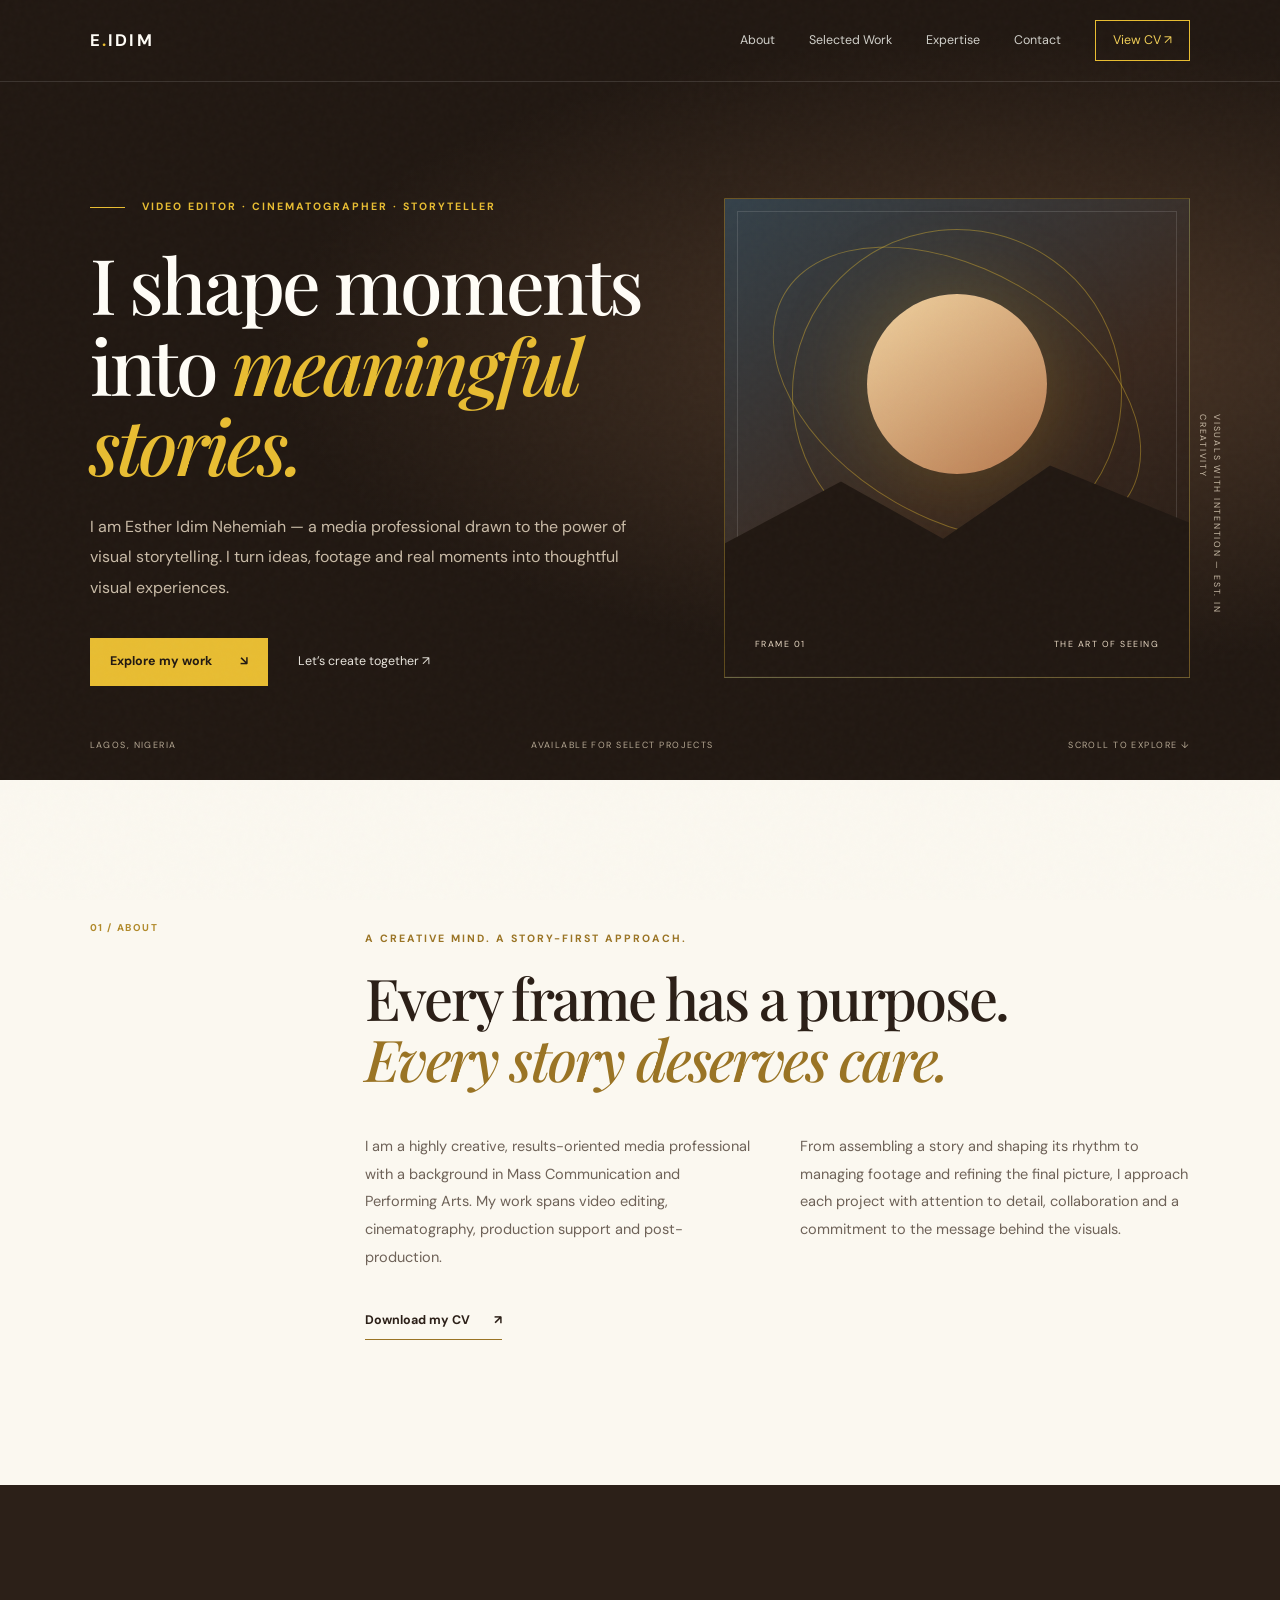
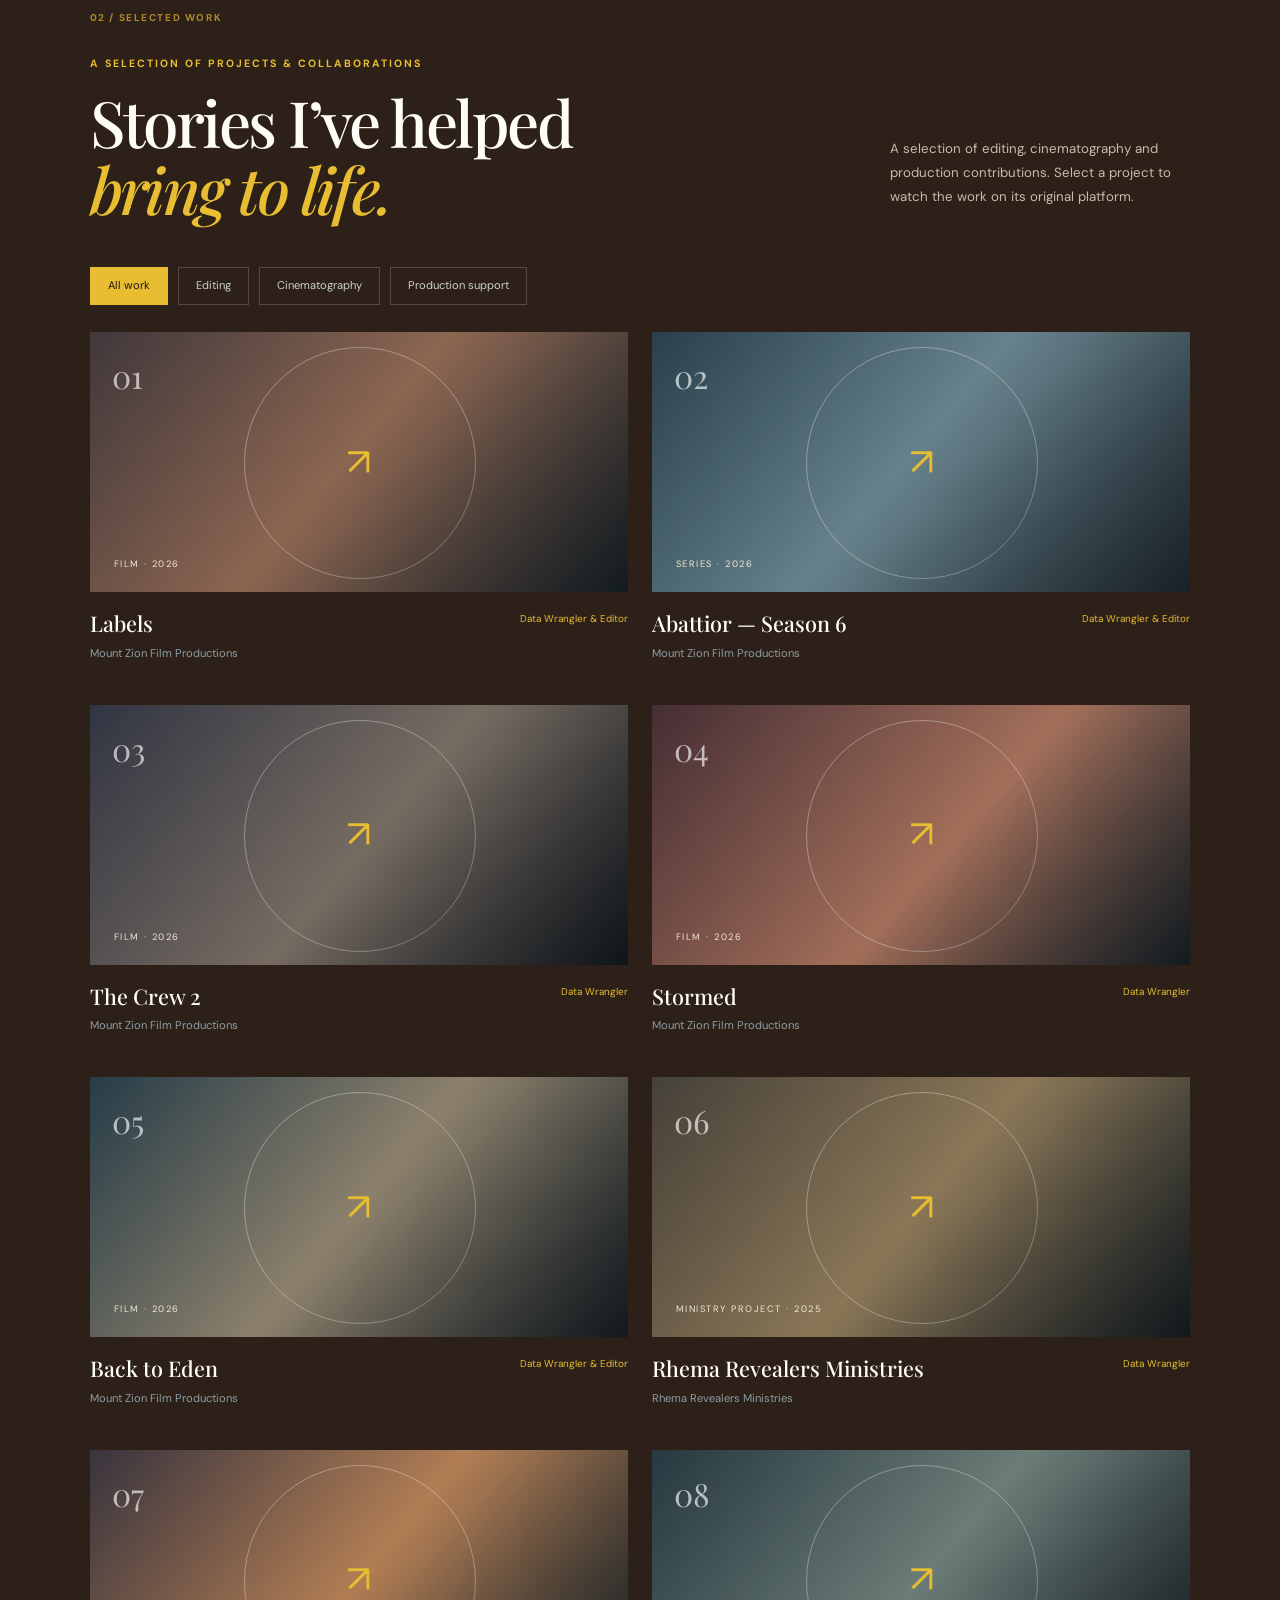
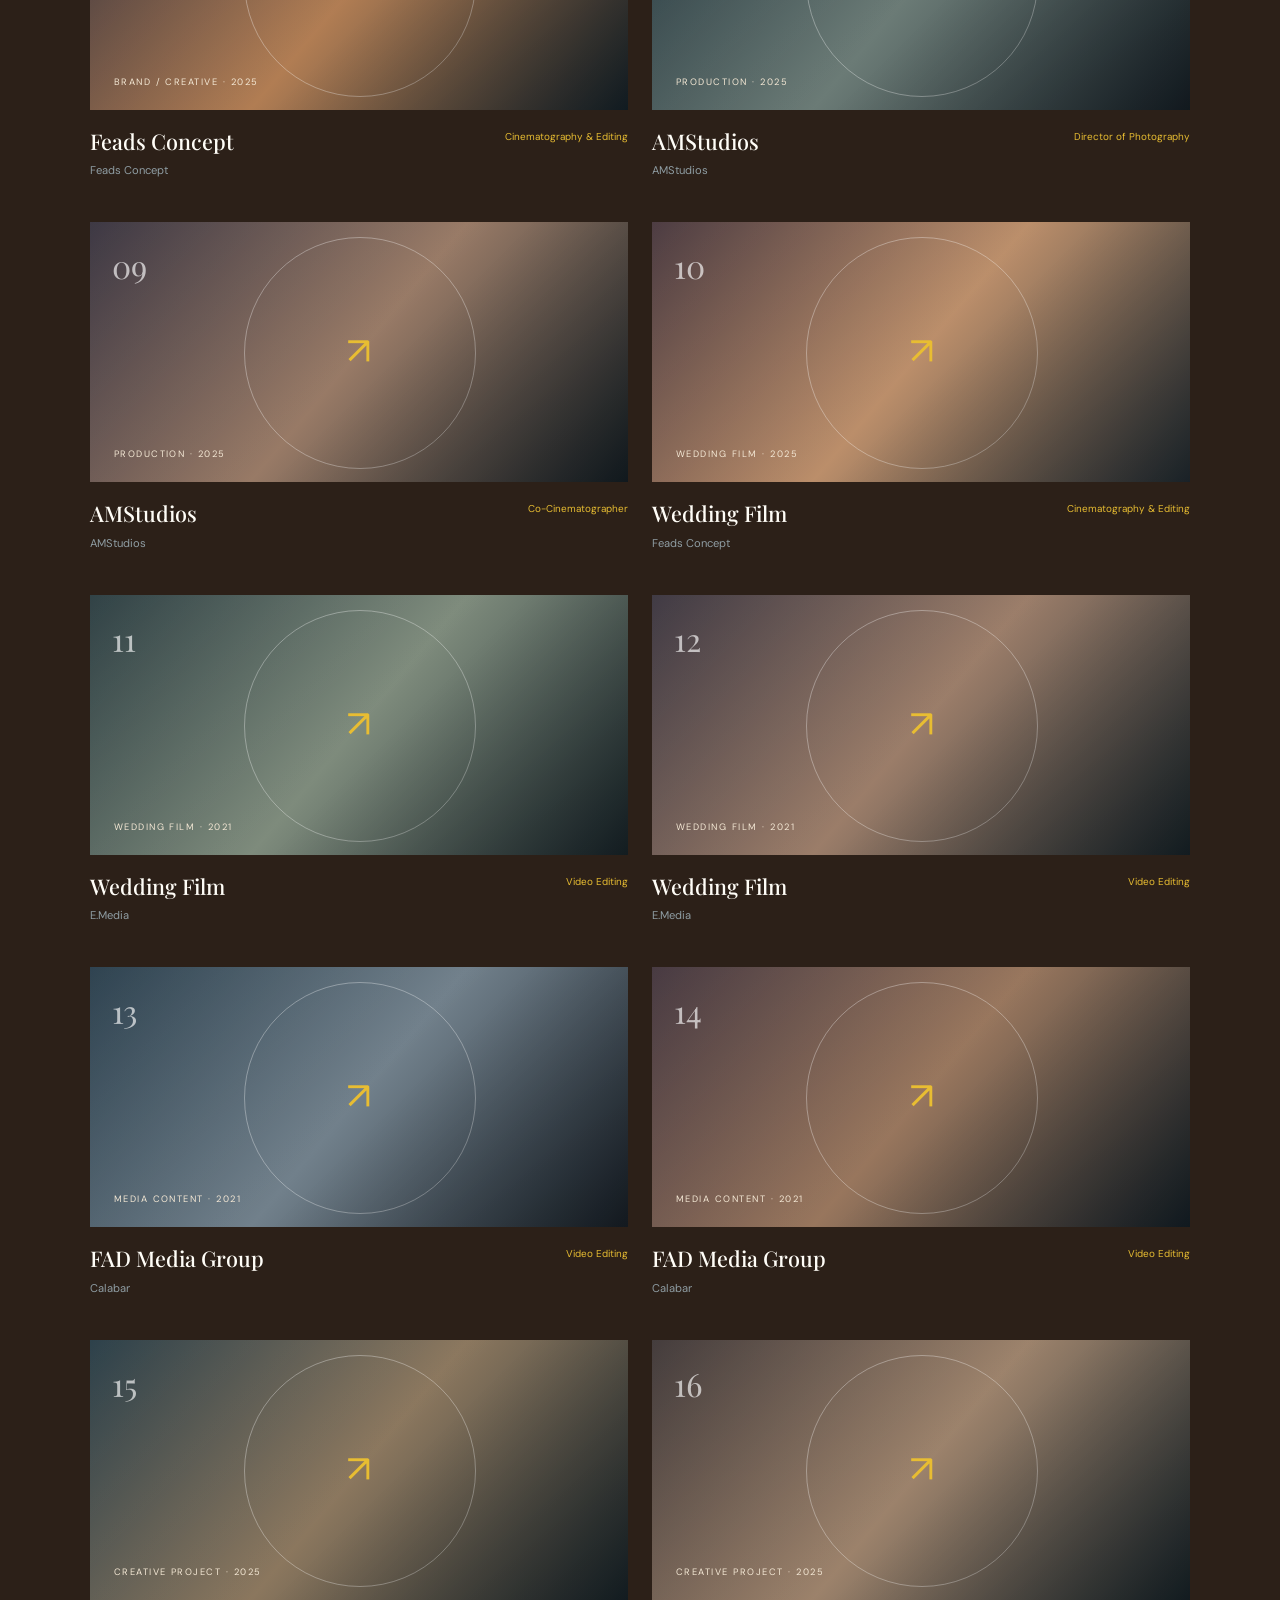
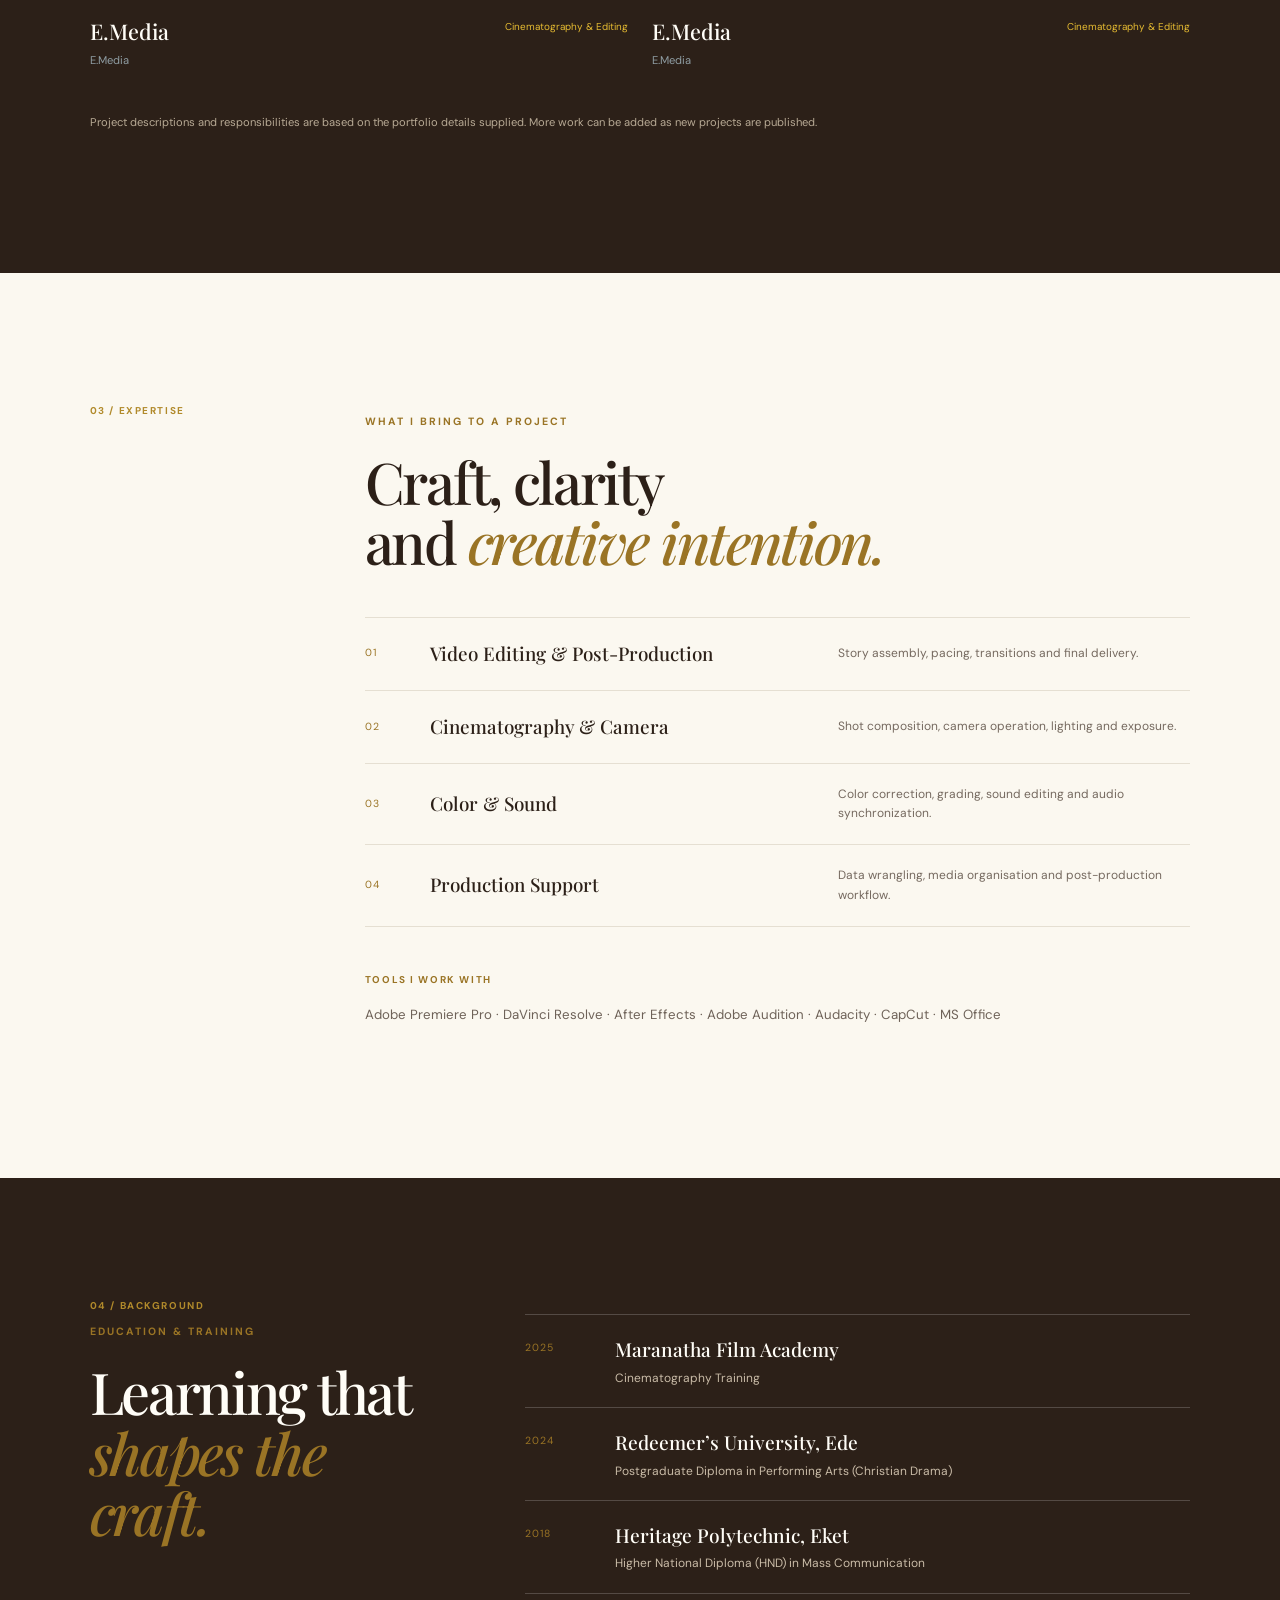
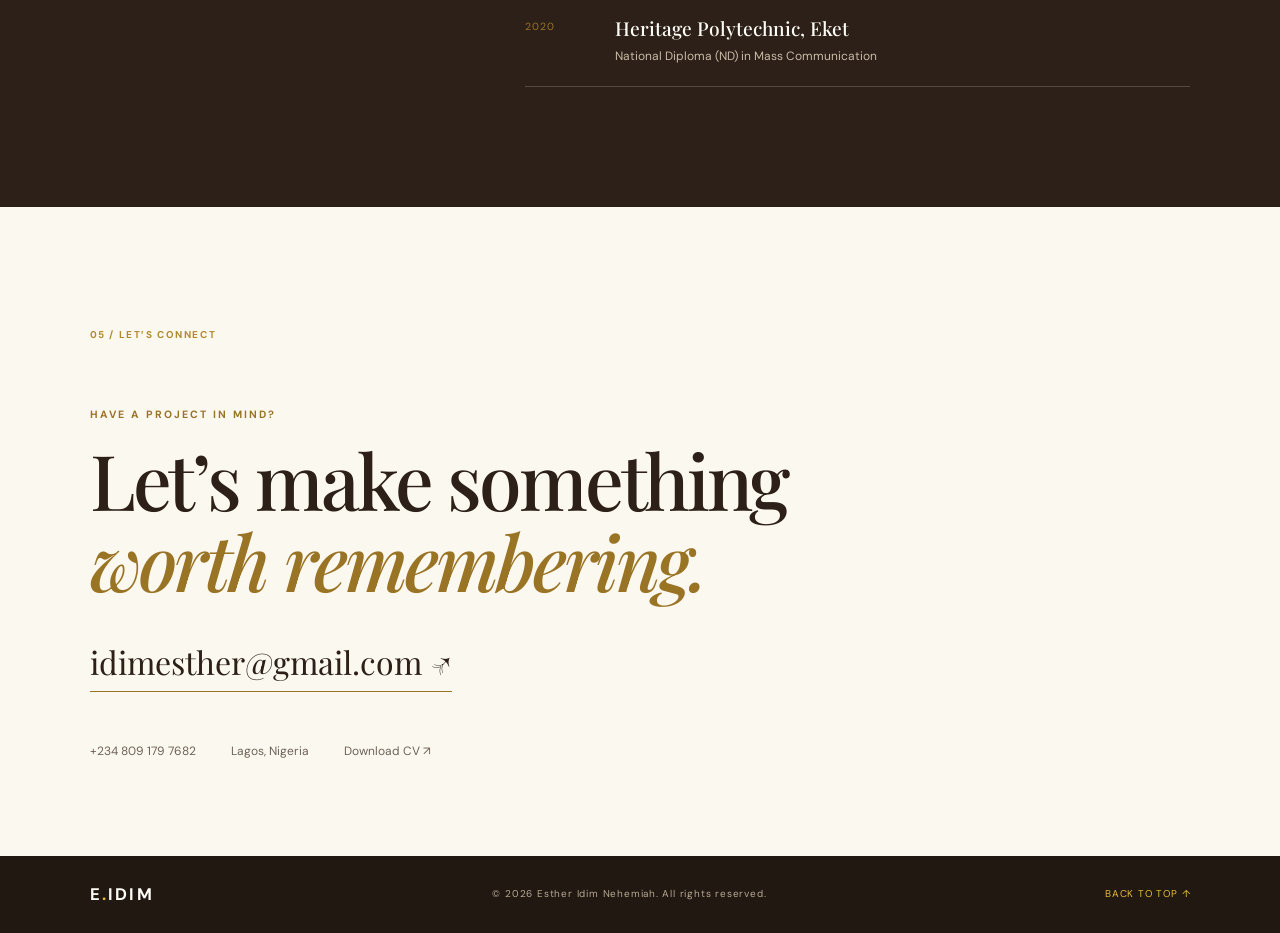
==== index.html @ a7a2e6ef "Add files via upload" ====
<!DOCTYPE html>
<html lang="en">
<head>
  <meta charset="UTF-8">
  <meta name="viewport" content="width=device-width, initial-scale=1.0">
  <meta name="description" content="The portfolio of Esther Idim Nehemiah — video editor, cinematographer and visual storyteller.">
  <meta name="theme-color" content="#101820">
  <title>Esther Idim — Video Editor & Cinematographer</title>
  <link rel="preconnect" href="https://fonts.googleapis.com">
  <link rel="preconnect" href="https://fonts.gstatic.com" crossorigin>
  <link href="https://fonts.googleapis.com/css2?family=DM+Sans:wght@400;500;600;700&family=Playfair+Display:wght@500;600;700&display=swap" rel="stylesheet">
  <link rel="stylesheet" href="style.css">
</head>
<body>
  <div class="film-grain" aria-hidden="true"></div>
  <header class="site-header">
    <a class="wordmark" href="#home" aria-label="Esther Idim home">E<span>.</span>IDIM</a>
    <button class="menu-toggle" aria-label="Toggle navigation" aria-expanded="false">☰</button>
    <nav class="nav-links" aria-label="Main navigation">
      <a href="#about">About</a><a href="#work">Selected Work</a><a href="#skills">Expertise</a><a href="#contact">Contact</a>
      <a class="nav-cta" href="assets/Esther-Idim-CV.pdf" target="_blank" rel="noopener">View CV ↗</a>
    </nav>
  </header>

  <main>
    <section class="hero" id="home">
      <div class="hero-copy">
        <p class="eyebrow"><span class="eyebrow-line"></span> VIDEO EDITOR · CINEMATOGRAPHER · STORYTELLER</p>
        <h1>I shape moments<br>into <em>meaningful stories.</em></h1>
        <p class="hero-intro">I am Esther Idim Nehemiah — a media professional drawn to the power of visual storytelling. I turn ideas, footage and real moments into thoughtful visual experiences.</p>
        <div class="hero-actions">
          <a class="button button-gold" href="#work">Explore my work <span>↘</span></a>
          <a class="text-link" href="mailto:idimesther@gmail.com">Let’s create together ↗</a>
        </div>
      </div>
      <div class="hero-art" aria-label="Abstract cinematic film-inspired artwork">
        <div class="art-frame">
          <div class="art-orbit orbit-one"></div><div class="art-orbit orbit-two"></div>
          <div class="art-sun"></div><div class="art-horizon"></div>
          <div class="art-caption"><span>FRAME 01</span><span>THE ART OF SEEING</span></div>
        </div>
        <div class="vertical-note">VISUALS WITH INTENTION — EST. IN CREATIVITY</div>
      </div>
      <div class="hero-bottom"><span>LAGOS, NIGERIA</span><span>AVAILABLE FOR SELECT PROJECTS</span><span>SCROLL TO EXPLORE ↓</span></div>
    </section>

    <section class="intro-section section-wrap" id="about">
      <div class="section-index">01 / ABOUT</div>
      <div class="intro-content">
        <p class="eyebrow">A CREATIVE MIND. A STORY-FIRST APPROACH.</p>
        <h2>Every frame has a purpose.<br><em>Every story deserves care.</em></h2>
        <div class="intro-columns">
          <p>I am a highly creative, results-oriented media professional with a background in Mass Communication and Performing Arts. My work spans video editing, cinematography, production support and post-production.</p>
          <p>From assembling a story and shaping its rhythm to managing footage and refining the final picture, I approach each project with attention to detail, collaboration and a commitment to the message behind the visuals.</p>
        </div>
        <a class="underlined-link" href="assets/Esther-Idim-CV.pdf" target="_blank" rel="noopener">Download my CV <span>↗</span></a>
      </div>
    </section>

    <section class="work-section" id="work">
      <div class="section-wrap">
        <div class="section-index">02 / SELECTED WORK</div>
        <div class="section-heading">
          <div><p class="eyebrow">A SELECTION OF PROJECTS & COLLABORATIONS</p><h2>Stories I’ve helped<br><em>bring to life.</em></h2></div>
          <p class="section-aside">A selection of editing, cinematography and production contributions. Select a project to watch the work on its original platform.</p>
        </div>
        <div class="filter-row" role="group" aria-label="Filter portfolio projects">
          <button class="filter active" data-filter="all">All work</button>
          <button class="filter" data-filter="editing">Editing</button>
          <button class="filter" data-filter="cinematography">Cinematography</button>
          <button class="filter" data-filter="production">Production support</button>
        </div>
        <div class="project-grid">
          <a class="project-card feature-card" data-category="editing" href="https://youtu.be/NLu_khJyva8?si=OVkMcgvKA8G7NTox" target="_blank" rel="noopener">
            <div class="project-visual visual-one"><span class="visual-number">01</span><span class="visual-type">FILM · 2026</span><span class="play-mark">↗</span></div>
            <div class="project-meta"><div><h3>Labels</h3><p>Mount Zion Film Productions</p></div><span class="project-role">Data Wrangler & Editor</span></div>
          </a>
          <a class="project-card" data-category="production" href="https://youtu.be/C8jrdOtk3P0?si=YUdAt-jECDHRMhof" target="_blank" rel="noopener">
            <div class="project-visual visual-two"><span class="visual-number">02</span><span class="visual-type">SERIES · 2026</span><span class="play-mark">↗</span></div>
            <div class="project-meta"><div><h3>Abattior — Season 6</h3><p>Mount Zion Film Productions</p></div><span class="project-role">Data Wrangler & Editor</span></div>
          </a>
          <a class="project-card" data-category="production" href="https://youtu.be/Qj981jaqZ7Y?si=fOw5boTiHSDuSFu9" target="_blank" rel="noopener">
            <div class="project-visual visual-three"><span class="visual-number">03</span><span class="visual-type">FILM · 2026</span><span class="play-mark">↗</span></div>
            <div class="project-meta"><div><h3>The Crew 2</h3><p>Mount Zion Film Productions</p></div><span class="project-role">Data Wrangler</span></div>
          </a>
          <a class="project-card" data-category="production" href="https://youtu.be/vuCoPHVBVZM?si=da6PaBfleC0kTkT2" target="_blank" rel="noopener">
            <div class="project-visual visual-four"><span class="visual-number">04</span><span class="visual-type">FILM · 2026</span><span class="play-mark">↗</span></div>
            <div class="project-meta"><div><h3>Stormed</h3><p>Mount Zion Film Productions</p></div><span class="project-role">Data Wrangler</span></div>
          </a>
          <a class="project-card" data-category="editing" href="https://youtu.be/Xy1VT9iOXlI?si=rMYbGJIt4GIonBX4" target="_blank" rel="noopener">
            <div class="project-visual visual-five"><span class="visual-number">05</span><span class="visual-type">FILM · 2026</span><span class="play-mark">↗</span></div>
            <div class="project-meta"><div><h3>Back to Eden</h3><p>Mount Zion Film Productions</p></div><span class="project-role">Data Wrangler & Editor</span></div>
          </a>
          <a class="project-card" data-category="production" href="https://youtu.be/OVpD5Y6_u7Y?si=DZOSzW_JwBrF7qGv" target="_blank" rel="noopener">
            <div class="project-visual visual-six"><span class="visual-number">06</span><span class="visual-type">MINISTRY PROJECT · 2025</span><span class="play-mark">↗</span></div>
            <div class="project-meta"><div><h3>Rhema Revealers Ministries</h3><p>Rhema Revealers Ministries</p></div><span class="project-role">Data Wrangler</span></div>
          </a>
          <a class="project-card" data-category="cinematography" href="https://youtu.be/EYISyVVEiEc?si=b_Q7VayDTVH3Q-BD" target="_blank" rel="noopener">
            <div class="project-visual visual-seven"><span class="visual-number">07</span><span class="visual-type">BRAND / CREATIVE · 2025</span><span class="play-mark">↗</span></div>
            <div class="project-meta"><div><h3>Feads Concept</h3><p>Feads Concept</p></div><span class="project-role">Cinematography & Editing</span></div>
          </a>
          <a class="project-card" data-category="cinematography" href="https://www.instagram.com/reel/DZL5k4fI2XS/?utm_source=ig_web_copy_link&stkn=MzRlODBiNWFlZA==" target="_blank" rel="noopener">
            <div class="project-visual visual-eight"><span class="visual-number">08</span><span class="visual-type">PRODUCTION · 2025</span><span class="play-mark">↗</span></div>
            <div class="project-meta"><div><h3>AMStudios</h3><p>AMStudios</p></div><span class="project-role">Director of Photography</span></div>
          </a>
          <a class="project-card" data-category="cinematography" href="https://www.instagram.com/reel/DYHoAKKoPD1/?utm_source=ig_web_copy_link&stkn=MzRlODBiNWFlZA==" target="_blank" rel="noopener">
            <div class="project-visual visual-nine"><span class="visual-number">09</span><span class="visual-type">PRODUCTION · 2025</span><span class="play-mark">↗</span></div>
            <div class="project-meta"><div><h3>AMStudios</h3><p>AMStudios</p></div><span class="project-role">Co-Cinematographer</span></div>
          </a>
          <a class="project-card" data-category="cinematography editing" href="https://www.instagram.com/reel/DH1ho8gosWA/?utm_source=ig_web_copy_link&stkn=MzRlODBiNWFlZA==" target="_blank" rel="noopener">
            <div class="project-visual visual-ten"><span class="visual-number">10</span><span class="visual-type">WEDDING FILM · 2025</span><span class="play-mark">↗</span></div>
            <div class="project-meta"><div><h3>Wedding Film</h3><p>Feads Concept</p></div><span class="project-role">Cinematography & Editing</span></div>
          </a>
          <a class="project-card" data-category="editing" href="https://www.instagram.com/tv/Cck67YXqMwY/?utm_source=ig_web_copy_link&stkn=MzRlODBiNWFlZA==" target="_blank" rel="noopener">
            <div class="project-visual visual-eleven"><span class="visual-number">11</span><span class="visual-type">WEDDING FILM · 2021</span><span class="play-mark">↗</span></div>
            <div class="project-meta"><div><h3>Wedding Film</h3><p>E.Media</p></div><span class="project-role">Video Editing</span></div>
          </a>
          <a class="project-card" data-category="editing" href="https://www.instagram.com/tv/Ccco-8VKcGe/?utm_source=ig_web_copy_link&stkn=MzRlODBiNWFlZA==" target="_blank" rel="noopener">
            <div class="project-visual visual-twelve"><span class="visual-number">12</span><span class="visual-type">WEDDING FILM · 2021</span><span class="play-mark">↗</span></div>
            <div class="project-meta"><div><h3>Wedding Film</h3><p>E.Media</p></div><span class="project-role">Video Editing</span></div>
          </a>
          <a class="project-card" data-category="editing" href="https://www.instagram.com/p/CQd4w_ADfxL/?utm_source=ig_web_copy_link&stkn=MzRlODBiNWFlZA==" target="_blank" rel="noopener">
            <div class="project-visual visual-thirteen"><span class="visual-number">13</span><span class="visual-type">MEDIA CONTENT · 2021</span><span class="play-mark">↗</span></div>
            <div class="project-meta"><div><h3>FAD Media Group</h3><p>Calabar</p></div><span class="project-role">Video Editing</span></div>
          </a>
          <a class="project-card" data-category="editing" href="https://www.instagram.com/tv/CcnSZLDK4L4/?utm_source=ig_web_copy_link&stkn=MzRlODBiNWFlZA==" target="_blank" rel="noopener">
            <div class="project-visual visual-fourteen"><span class="visual-number">14</span><span class="visual-type">MEDIA CONTENT · 2021</span><span class="play-mark">↗</span></div>
            <div class="project-meta"><div><h3>FAD Media Group</h3><p>Calabar</p></div><span class="project-role">Video Editing</span></div>
          </a>
          <a class="project-card" data-category="cinematography editing" href="https://www.instagram.com/reel/DSBKEXOCGZY/?utm_source=ig_web_copy_link&stkn=MzRlODBiNWFlZA==" target="_blank" rel="noopener">
            <div class="project-visual visual-fifteen"><span class="visual-number">15</span><span class="visual-type">CREATIVE PROJECT · 2025</span><span class="play-mark">↗</span></div>
            <div class="project-meta"><div><h3>E.Media</h3><p>E.Media</p></div><span class="project-role">Cinematography & Editing</span></div>
          </a>
          <a class="project-card" data-category="cinematography editing" href="https://www.instagram.com/reel/DQxMXHHjZrO/?utm_source=ig_web_copy_link&stkn=MzRlODBiNWFlZA==" target="_blank" rel="noopener">
            <div class="project-visual visual-sixteen"><span class="visual-number">16</span><span class="visual-type">CREATIVE PROJECT · 2025</span><span class="play-mark">↗</span></div>
            <div class="project-meta"><div><h3>E.Media</h3><p>E.Media</p></div><span class="project-role">Cinematography & Editing</span></div>
          </a>
        </div>
        <p class="work-footnote">Project descriptions and responsibilities are based on the portfolio details supplied. More work can be added as new projects are published.</p>
      </div>
    </section>

    <section class="expertise-section section-wrap" id="skills">
      <div class="section-index">03 / EXPERTISE</div>
      <div class="expertise-main">
        <p class="eyebrow">WHAT I BRING TO A PROJECT</p>
        <h2>Craft, clarity<br>and <em>creative intention.</em></h2>
        <div class="skill-list">
          <div><span>01</span><h3>Video Editing & Post-Production</h3><p>Story assembly, pacing, transitions and final delivery.</p></div>
          <div><span>02</span><h3>Cinematography & Camera</h3><p>Shot composition, camera operation, lighting and exposure.</p></div>
          <div><span>03</span><h3>Color & Sound</h3><p>Color correction, grading, sound editing and audio synchronization.</p></div>
          <div><span>04</span><h3>Production Support</h3><p>Data wrangling, media organisation and post-production workflow.</p></div>
        </div>
        <div class="software"><span>TOOLS I WORK WITH</span><p>Adobe Premiere Pro · DaVinci Resolve · After Effects · Adobe Audition · Audacity · CapCut · MS Office</p></div>
      </div>
    </section>

    <section class="education-section">
      <div class="section-wrap">
        <div class="section-index">04 / BACKGROUND</div>
        <div class="education-grid">
          <div><p class="eyebrow">EDUCATION & TRAINING</p><h2>Learning that<br><em>shapes the craft.</em></h2></div>
          <div class="education-list">
            <div><span>2025</span><h3>Maranatha Film Academy</h3><p>Cinematography Training</p></div>
            <div><span>2024</span><h3>Redeemer’s University, Ede</h3><p>Postgraduate Diploma in Performing Arts (Christian Drama)</p></div>
            <div><span>2018</span><h3>Heritage Polytechnic, Eket</h3><p>Higher National Diploma (HND) in Mass Communication</p></div>
            <div><span>2020</span><h3>Heritage Polytechnic, Eket</h3><p>National Diploma (ND) in Mass Communication</p></div>
          </div>
        </div>
      </div>
    </section>

    <section class="contact-section" id="contact">
      <div class="section-wrap contact-wrap">
        <div class="section-index">05 / LET’S CONNECT</div>
        <p class="eyebrow">HAVE A PROJECT IN MIND?</p>
        <h2>Let’s make something<br><em>worth remembering.</em></h2>
        <a class="contact-email" href="mailto:idimesther@gmail.com">idimesther@gmail.com ↗</a>
        <div class="contact-details"><a href="tel:+2348091797682">+234 809 179 7682</a><span>Lagos, Nigeria</span><a href="assets/Esther-Idim-CV.pdf" target="_blank" rel="noopener">Download CV ↗</a></div>
      </div>
    </section>
  </main>
  <footer><a class="wordmark" href="#home">E<span>.</span>IDIM</a><span>© <span id="year"></span> Esther Idim Nehemiah. All rights reserved.</span><a href="#home">BACK TO TOP ↑</a></footer>
  <script src="script.js"></script>
</body>
</html>
---- style.css ----
*{box-sizing:border-box}html{scroll-behavior:smooth}body{margin:0;background:#211812;color:#fffdf7;font-family:"DM Sans",sans-serif;line-height:1.6}a{color:inherit;text-decoration:none}.film-grain{position:fixed;inset:0;pointer-events:none;opacity:.055;z-index:5;background-image:url("data:image/svg+xml,%3Csvg viewBox='0 0 180 180' xmlns='http://www.w3.org/2000/svg'%3E%3Cfilter id='n'%3E%3CfeTurbulence type='fractalNoise' baseFrequency='.9' numOctaves='3' stitchTiles='stitch'/%3E%3C/filter%3E%3Crect width='100%25' height='100%25' filter='url(%23n)' opacity='.4'/%3E%3C/svg%3E")}.site-header{height:82px;padding:0 7vw;display:flex;align-items:center;justify-content:space-between;border-bottom:1px solid #ffffff20;position:absolute;top:0;left:0;right:0;z-index:10}.wordmark{font-weight:700;letter-spacing:.13em;font-size:1.05rem}.wordmark span{color:#e8bd32}.nav-links{display:flex;align-items:center;gap:34px;font-size:.78rem;color:#d1d0ca}.nav-links a:hover,.text-link:hover{color:#f0ce58}.nav-cta{border:1px solid #e8bd32;padding:10px 17px;color:#f0ce58}.menu-toggle{display:none;background:none;color:white;border:0;font-size:1.5rem}.hero{min-height:780px;padding:180px 7vw 85px;position:relative;display:grid;grid-template-columns:1.1fr .9fr;align-items:center;gap:5vw;overflow:hidden;background:radial-gradient(ellipse at 80% 45%,#493526 0,#211812 52%)}.eyebrow{font-size:.66rem;letter-spacing:.19em;color:#e8bd32;font-weight:700}.eyebrow-line{display:inline-block;width:35px;height:1px;background:#e8bd32;vertical-align:middle;margin-right:12px}.hero h1,.section-heading h2,.intro-content h2,.expertise-main h2,.education-grid h2,.contact-wrap h2{font-family:"Playfair Display",serif;font-size:clamp(3rem,6vw,5.7rem);line-height:1.05;letter-spacing:-.04em;font-weight:500;margin:27px 0}.hero h1 em,.section-heading h2 em,.intro-content h2 em,.expertise-main h2 em,.education-grid h2 em,.contact-wrap h2 em{color:#e8bd32;font-weight:500}.hero-intro{max-width:540px;color:#c9bba7;font-size:1rem;line-height:1.9}.hero-actions{display:flex;align-items:center;gap:30px;margin-top:35px}.button{display:inline-flex;gap:28px;align-items:center;padding:14px 20px;font-size:.78rem;font-weight:700}.button-gold{background:#e8bd32;color:#211812}.button-gold:hover{background:#f3d76c}.text-link{font-size:.78rem;color:#e8e4dc}.hero-art{max-width:480px;width:100%;justify-self:center;position:relative}.art-frame{height:480px;border:1px solid #e8bd324d;position:relative;overflow:hidden;background:linear-gradient(145deg,#34414a,#3a291f 55%,#211812)}.art-frame:before{content:"";position:absolute;inset:12px;border:1px solid #ffffff20}.art-sun{position:absolute;width:180px;height:180px;border-radius:50%;background:linear-gradient(145deg,#f0d2a0,#b7794e);top:95px;left:50%;transform:translateX(-50%);box-shadow:0 0 90px #e8bd3240}.art-horizon{position:absolute;bottom:0;left:0;right:0;height:48%;background:linear-gradient(155deg,transparent 0 18%,#211812 18.3% 100%);clip-path:polygon(0 42%,25% 15%,47% 40%,70% 8%,100% 33%,100% 100%,0 100%)}.art-orbit{position:absolute;border:1px solid #e8bd3266;border-radius:50%;width:330px;height:330px;top:30px;left:50%;transform:translateX(-50%) rotate(-28deg)}.orbit-two{width:400px;height:250px;top:70px;transform:translateX(-50%) rotate(30deg)}.art-caption{position:absolute;bottom:25px;left:30px;right:30px;display:flex;justify-content:space-between;font-size:.55rem;letter-spacing:.17em;color:#e8d8c3}.vertical-note{position:absolute;right:-34px;top:45%;writing-mode:vertical-rl;font-size:.55rem;letter-spacing:.2em;color:#c9bba7}.hero-bottom{position:absolute;bottom:28px;left:7vw;right:7vw;display:flex;justify-content:space-between;font-size:.56rem;letter-spacing:.16em;color:#b7a994}.section-wrap{padding-left:7vw;padding-right:7vw}.intro-section{display:grid;grid-template-columns:1fr 3fr;padding-top:140px;padding-bottom:145px;background:#fbf8f0;color:#2c2018}.section-index{font-size:.62rem;letter-spacing:.16em;color:#b18a2b;font-weight:700}.intro-content{max-width:900px}.intro-content .eyebrow,.expertise-main .eyebrow,.education-grid .eyebrow{color:#9a7425}.intro-content h2,.expertise-main h2,.education-grid h2{font-size:clamp(2.6rem,4.5vw,4.3rem);margin:20px 0 30px}.intro-content h2 em{color:#9a7425}.intro-columns{display:grid;grid-template-columns:1fr 1fr;gap:45px;color:#6e6258;font-size:.91rem;line-height:1.9}.underlined-link{display:inline-flex;gap:24px;margin-top:25px;padding-bottom:8px;border-bottom:1px solid #9a7425;color:#2c2018;font-size:.78rem;font-weight:700}.work-section{padding:125px 0 130px;background:#2c2018}.section-heading{display:flex;justify-content:space-between;align-items:end;margin:20px 0 45px}.section-heading h2{font-size:clamp(2.8rem,5vw,4.8rem);margin:15px 0 0}.section-aside{max-width:300px;color:#c9bba7;font-size:.83rem;line-height:1.8}.filter-row{display:flex;gap:10px;flex-wrap:wrap;margin-bottom:27px}.filter{border:1px solid #ffffff30;background:transparent;color:#cbd0d0;padding:9px 17px;font:inherit;font-size:.7rem;cursor:pointer}.filter.active,.filter:hover{background:#e8bd32;border-color:#e8bd32;color:#211812}.project-grid{display:grid;grid-template-columns:repeat(2,minmax(0,1fr));gap:38px 24px}.project-card{display:block;min-width:0}.project-card[hidden]{display:none}.project-visual{height:260px;position:relative;overflow:hidden;background:#283a43;display:flex;align-items:center;justify-content:center;isolation:isolate}.project-visual:before,.project-visual:after{content:"";position:absolute;z-index:-1}.project-visual:before{width:230px;height:230px;border:1px solid #ffffff55;border-radius:50%;left:calc(50% - 115px);top:15px}.project-visual:after{inset:0;background:linear-gradient(135deg,#ffffff0b,transparent 55%,#0005)}.visual-number{position:absolute;left:22px;top:18px;font-family:"Playfair Display",serif;font-size:2rem;color:#ffffffa6}.visual-type{position:absolute;left:24px;bottom:20px;font-size:.58rem;letter-spacing:.16em;color:#f4e8d5}.play-mark{font-size:2.4rem;color:#e8bd32;transition:transform .25s}.project-card:hover .play-mark{transform:translate(5px,-5px)}.visual-one{background:linear-gradient(130deg,#382f32,#8b6550 48%,#1c2830)}.visual-two{background:linear-gradient(130deg,#1e3844,#66818a 48%,#25313a)}.visual-three{background:linear-gradient(130deg,#282c3a,#766b61 52%,#171f27)}.visual-four{background:linear-gradient(130deg,#3d252b,#a36f5a 55%,#1d2930)}.visual-five{background:linear-gradient(130deg,#1d3440,#8b806b 50%,#1b252d)}.visual-six{background:linear-gradient(130deg,#3d3830,#8a7656 50%,#1a252b)}.visual-seven{background:linear-gradient(130deg,#302b35,#b17d53 50%,#192831)}.visual-eight{background:linear-gradient(130deg,#1d3038,#6b7b76 50%,#1a252d)}.visual-nine{background:linear-gradient(130deg,#35303c,#987a66 50%,#18242b)}.visual-ten{background:linear-gradient(130deg,#45343a,#bb8e6a 50%,#26323a)}.visual-eleven{background:linear-gradient(130deg,#283a3e,#7e8b7c 50%,#1c2a30)}.visual-twelve{background:linear-gradient(130deg,#38323c,#9b7d69 50%,#1b2930)}.visual-thirteen{background:linear-gradient(130deg,#263b49,#71808b 50%,#1c252e)}.visual-fourteen{background:linear-gradient(130deg,#40323a,#98765d 50%,#18252e)}.visual-fifteen{background:linear-gradient(130deg,#243943,#8b775e 50%,#1b2930)}.visual-sixteen{background:linear-gradient(130deg,#3c3434,#9c826b 50%,#1b2930)}.project-meta{display:flex;justify-content:space-between;gap:12px;align-items:start;padding-top:14px}.project-meta h3{font-family:"Playfair Display",serif;font-size:1.35rem;font-weight:500;margin:0}.project-meta p{font-size:.7rem;color:#8f9da3;margin:4px 0}.project-role{font-size:.62rem;color:#e8bd32;text-align:right;max-width:155px;padding-top:5px}.work-footnote{color:#b7a994;font-size:.7rem;margin-top:40px}.expertise-section{display:grid;grid-template-columns:1fr 3fr;padding-top:130px;padding-bottom:140px;background:#fbf8f0;color:#2c2018}.expertise-main{max-width:920px}.expertise-main h2 em,.education-grid h2 em{color:#9a7425}.skill-list{margin-top:45px;border-top:1px solid #e5dfd2}.skill-list>div{display:grid;grid-template-columns:45px 1.1fr 1fr;gap:20px;align-items:center;padding:21px 0;border-bottom:1px solid #e5dfd2}.skill-list span,.education-list span{font-size:.65rem;color:#9a7425;letter-spacing:.1em}.skill-list h3{font-family:"Playfair Display",serif;font-weight:500;font-size:1.18rem;margin:0}.skill-list p{font-size:.75rem;color:#75695f;margin:0}.software{margin-top:38px}.software span{font-size:.62rem;letter-spacing:.16em;color:#9a7425;font-weight:700}.software p{font-size:.83rem;color:#6e6258}.education-section{padding:120px 0;background:#2c2018}.education-grid{display:grid;grid-template-columns:1fr 2fr;gap:8vw}.education-grid h2{color:#fffdf7}.education-list{border-top:1px solid #ffffff30}.education-list>div{display:grid;grid-template-columns:70px 1fr;column-gap:20px;padding:19px 0;border-bottom:1px solid #ffffff30}.education-list span{grid-row:span 2;padding-top:6px}.education-list h3{font-family:"Playfair Display",serif;font-size:1.2rem;font-weight:500;margin:0}.education-list p{font-size:.75rem;color:#c9bba7;margin:4px 0 0}.contact-section{background:#fbf8f0;color:#2c2018;padding:120px 0 95px}.contact-wrap .eyebrow{color:#9a7425;margin-top:65px}.contact-wrap h2{font-size:clamp(3rem,6vw,5.6rem);margin:15px 0 35px}.contact-wrap h2 em{color:#9a7425}.contact-email{font-family:"Playfair Display",serif;font-size:clamp(1.2rem,2.5vw,2rem);border-bottom:1px solid #9a7425;padding-bottom:8px}.contact-details{display:flex;gap:35px;flex-wrap:wrap;margin-top:55px;color:#6e6258;font-size:.75rem}footer{display:flex;justify-content:space-between;align-items:center;padding:25px 7vw;background:#211812;color:#b7a994;font-size:.62rem;letter-spacing:.08em}footer .wordmark{color:#fffdf7}footer>a:last-child{color:#e8bd32}
@media(max-width:800px){.site-header{height:70px;padding:0 6vw}.menu-toggle{display:block}.nav-links{display:none;position:absolute;top:70px;left:0;right:0;background:#211812;padding:25px 6vw;flex-direction:column;align-items:flex-start;gap:20px;border-bottom:1px solid #ffffff20}.nav-links.open{display:flex}.hero{grid-template-columns:1fr;padding:140px 6vw 90px;gap:55px;min-height:auto}.hero h1{font-size:clamp(3rem,12vw,5rem)}.hero-art{width:82%;justify-self:center}.art-frame{height:380px}.vertical-note{right:-28px}.hero-bottom{left:6vw;right:6vw;font-size:.48rem}.section-wrap{padding-left:6vw;padding-right:6vw}.intro-section,.expertise-section{grid-template-columns:1fr;gap:35px;padding-top:85px;padding-bottom:90px}.section-heading{display:block}.section-aside{margin-top:25px}.project-grid{gap:30px 15px}.project-visual{height:220px}.project-meta{display:block}.project-role{text-align:left;max-width:none}.education-grid{grid-template-columns:1fr;gap:35px}.contact-section{padding:85px 0 70px}footer{padding:22px 6vw;gap:15px;flex-wrap:wrap}footer>span{order:3;width:100%}}
@media(max-width:520px){.hero-actions{align-items:flex-start;flex-direction:column;gap:18px}.hero-art{width:88%}.art-frame{height:320px}.hero-bottom span:nth-child(2){display:none}.intro-columns{grid-template-columns:1fr;gap:12px}.project-grid{grid-template-columns:1fr}.project-visual{height:240px}.skill-list>div{grid-template-columns:28px 1fr;gap:10px}.skill-list p{grid-column:2}.education-list>div{grid-template-columns:55px 1fr}.contact-details{gap:18px;flex-direction:column}.contact-wrap .eyebrow{margin-top:45px}}
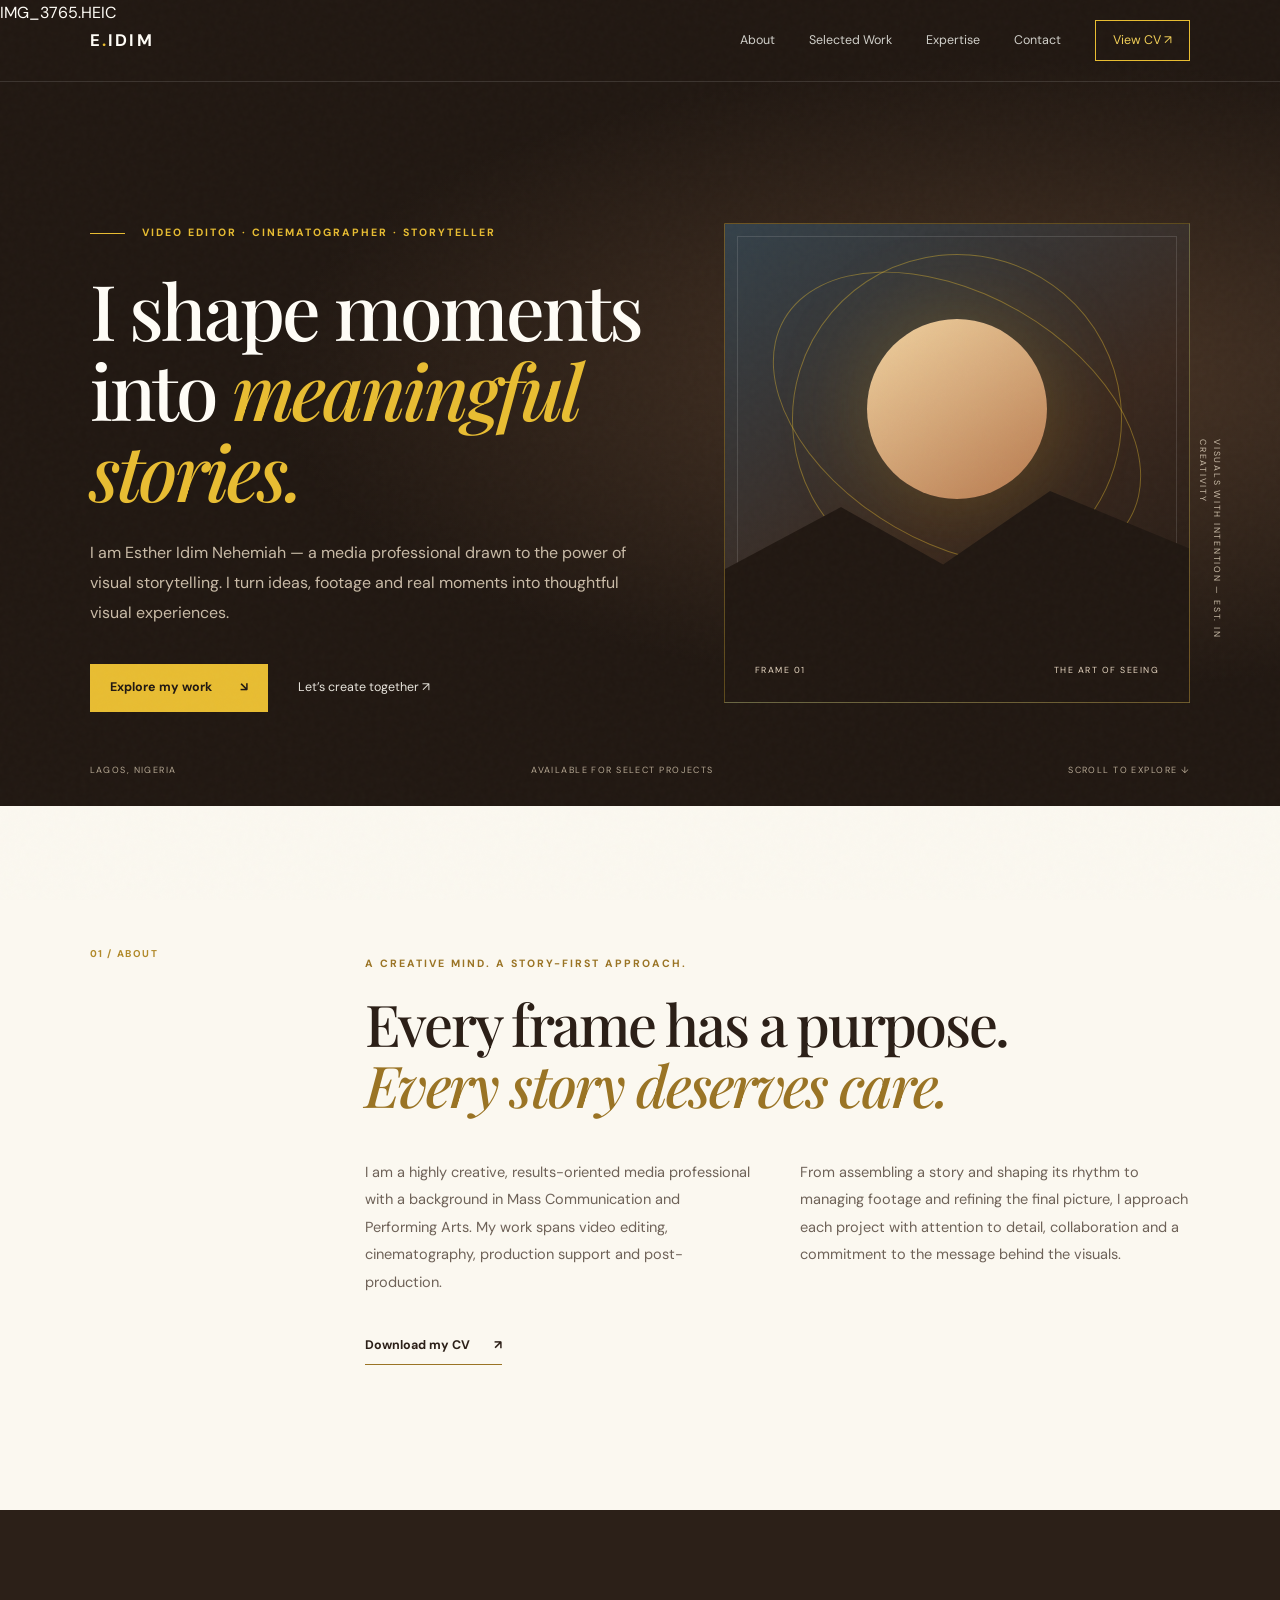
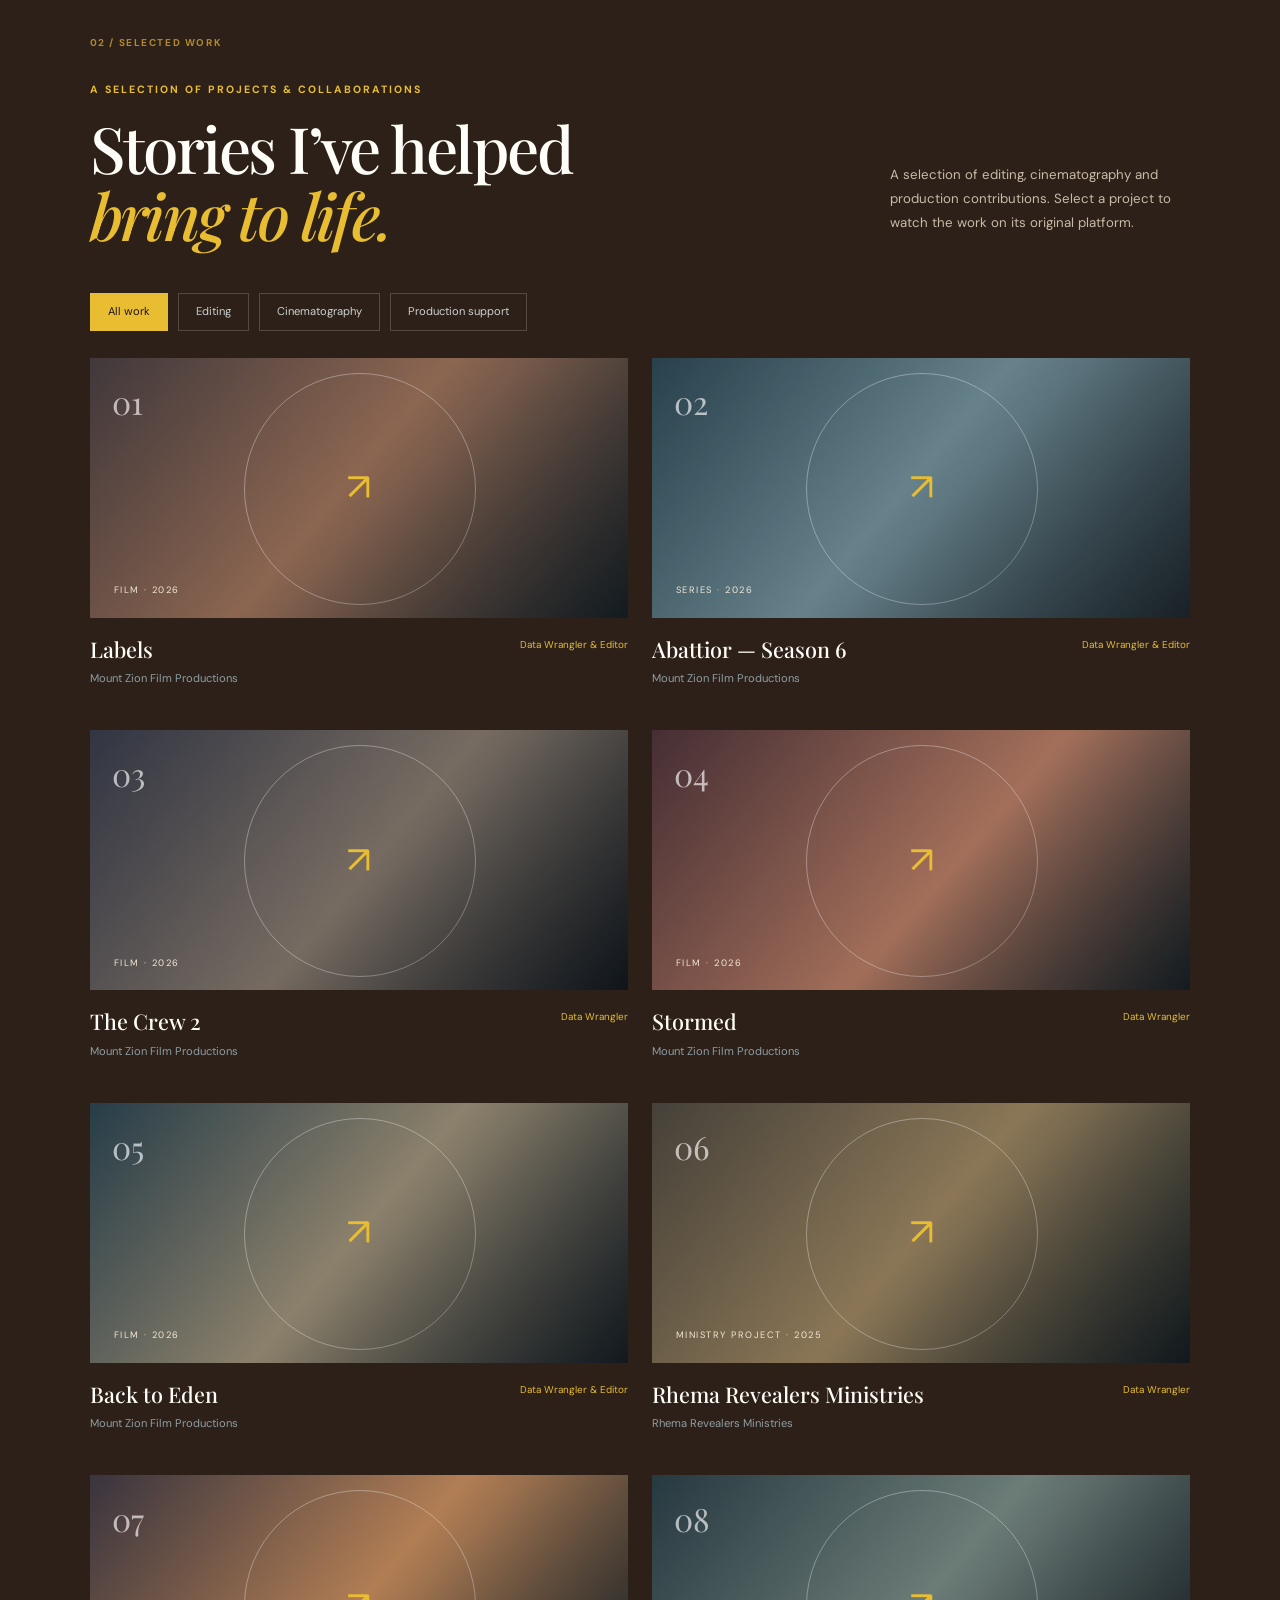
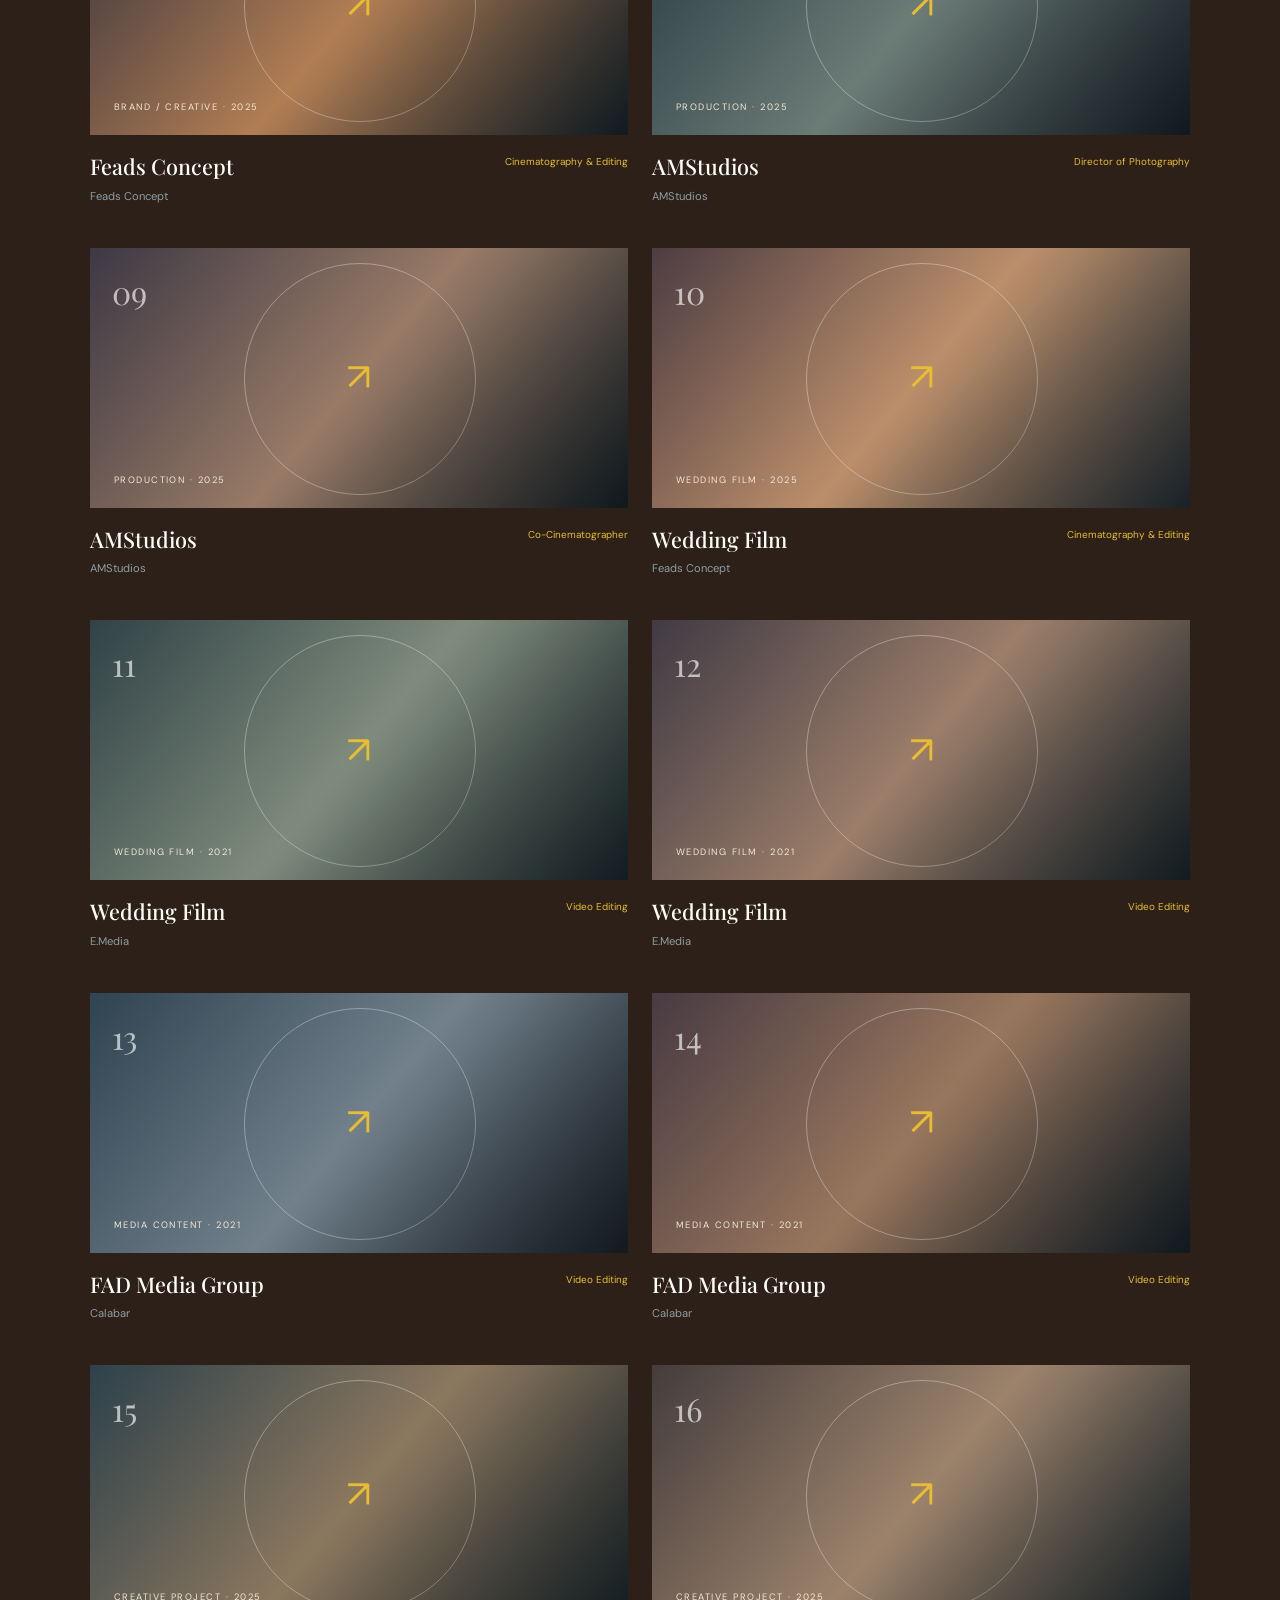
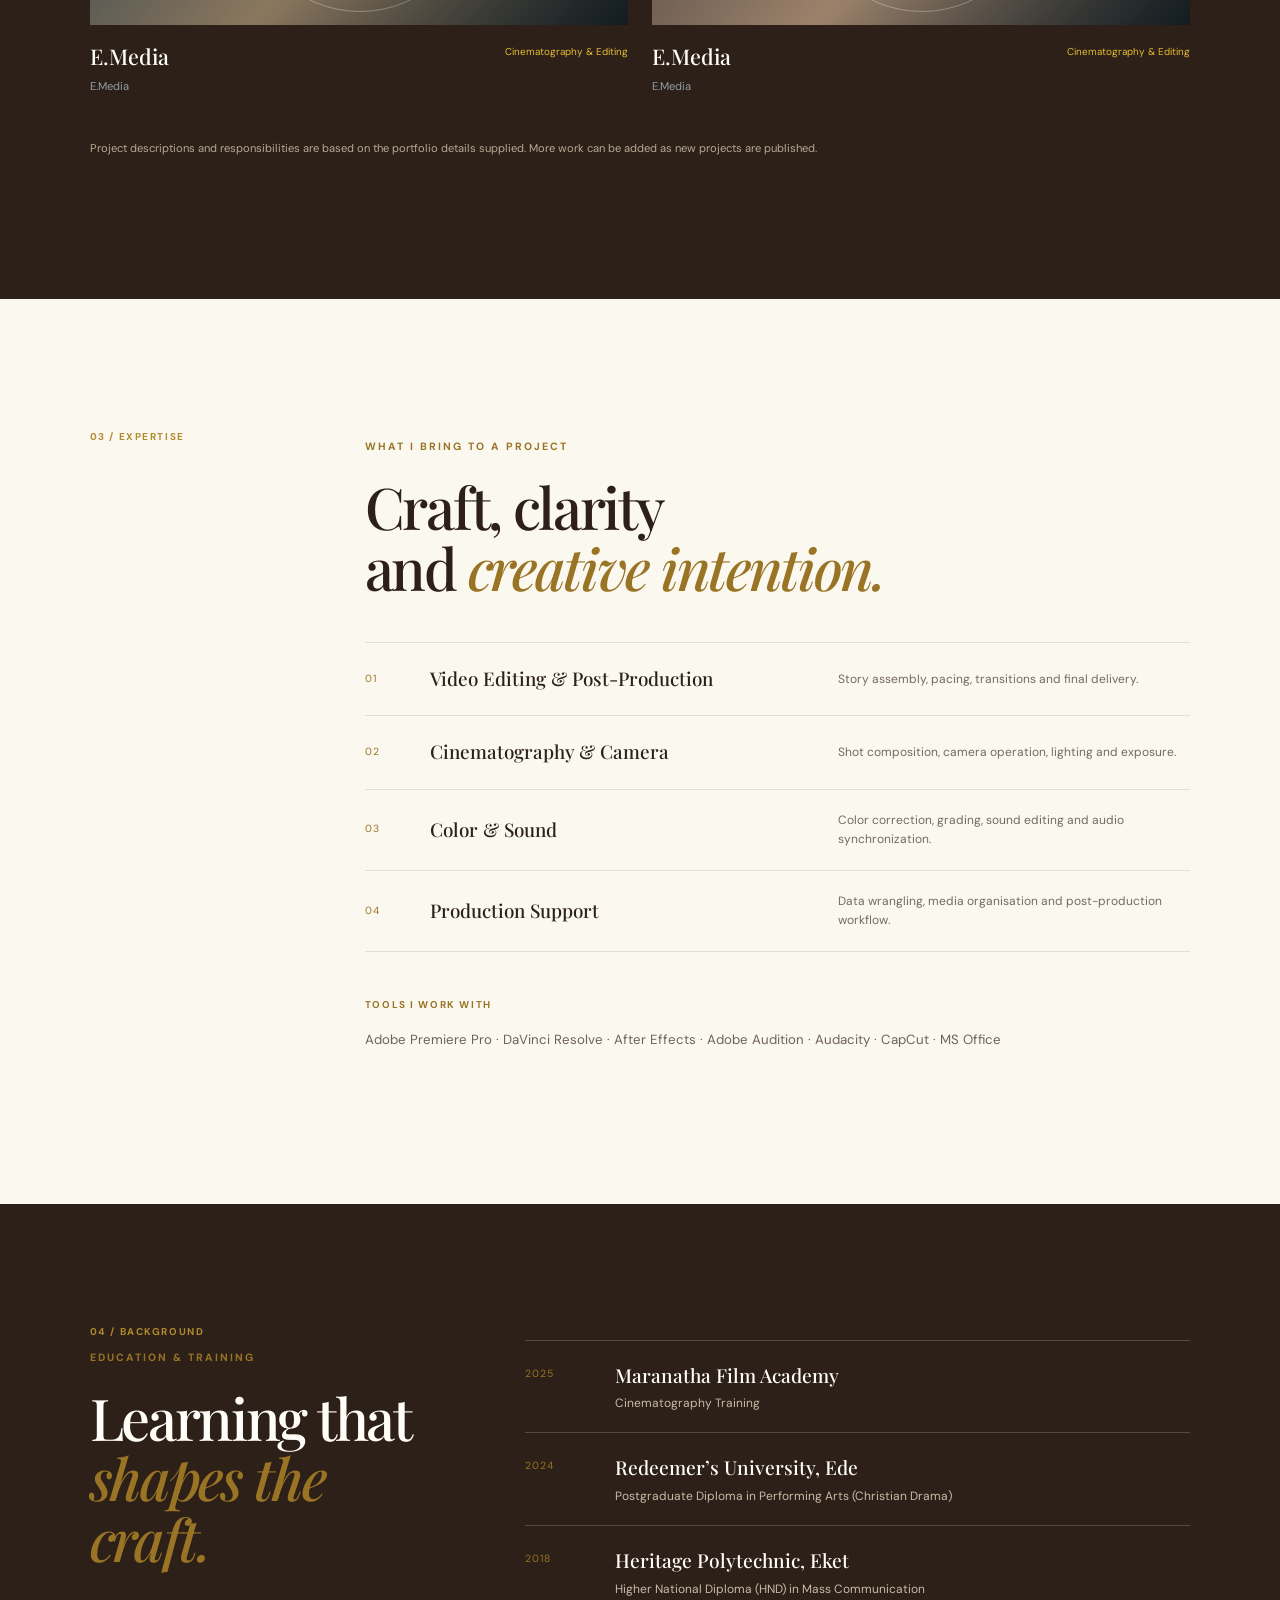
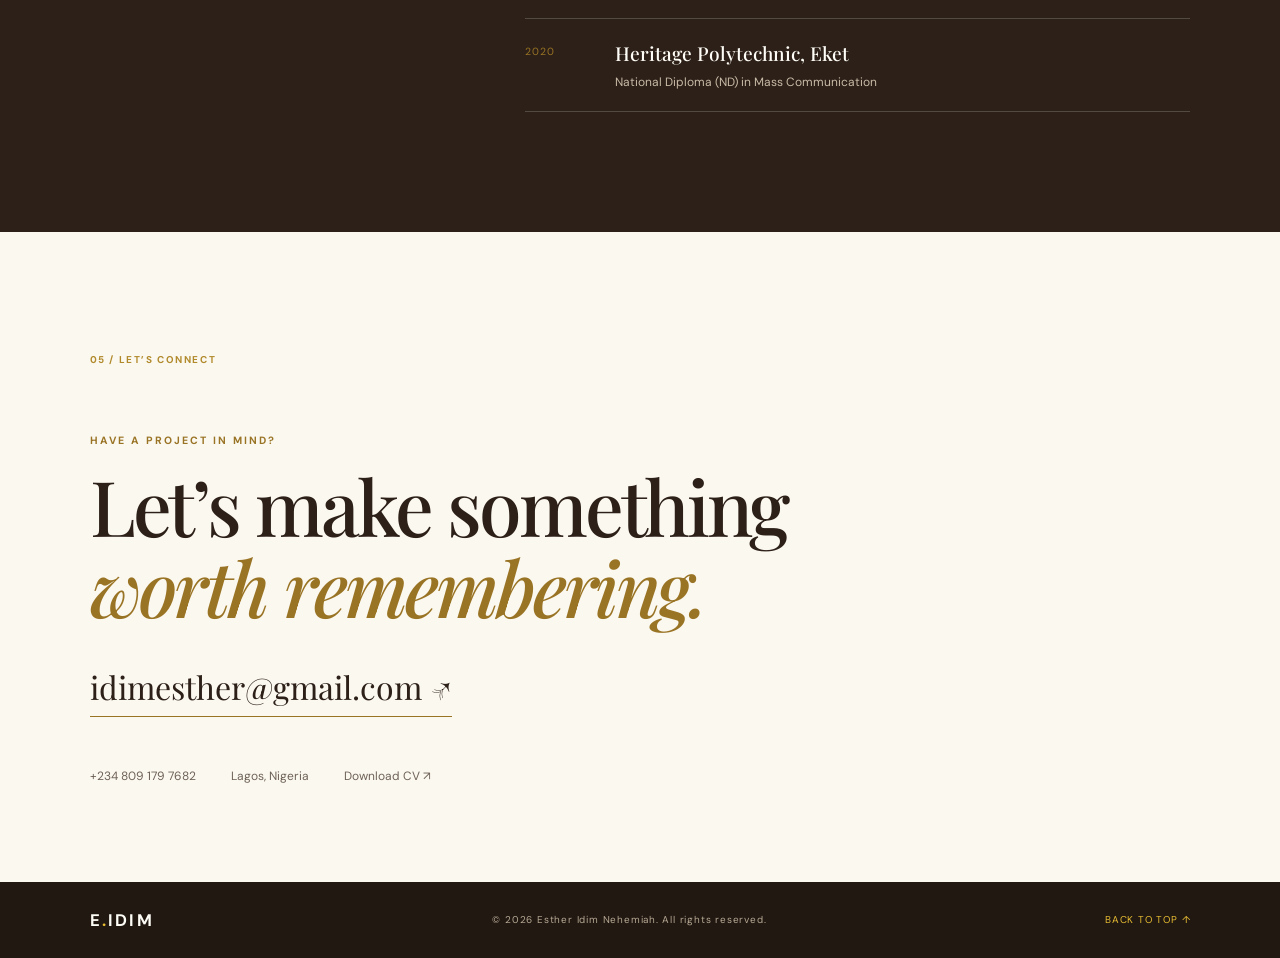
==== commit 34ced983: "Update index.html" ====
--- a/index.html
+++ b/index.html
@@ -1,4 +1,4 @@
-<!DOCTYPE html>
+<!DOCTYPE html> IMG_3765.HEIC
 <html lang="en">
 <head>
   <meta charset="UTF-8">
